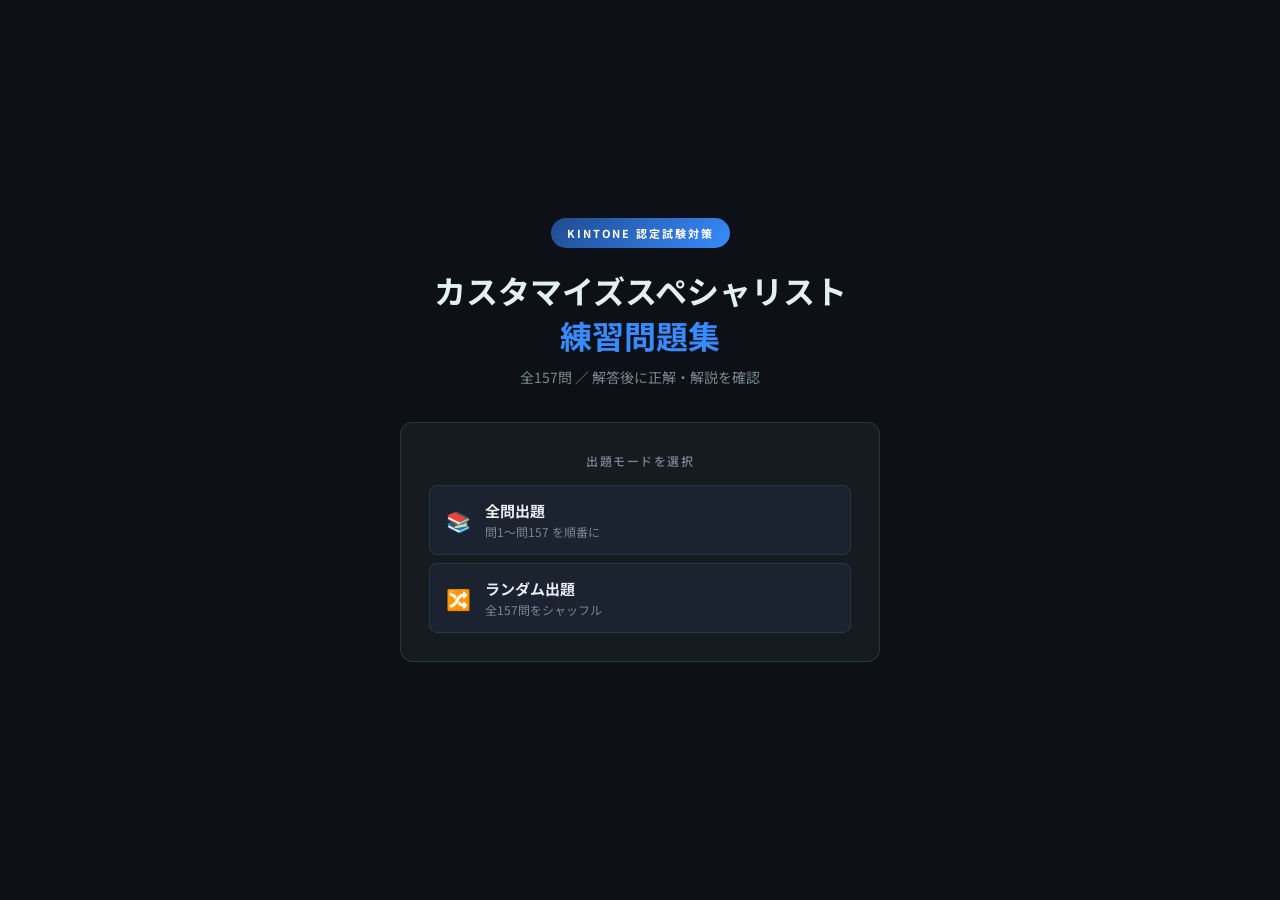
==== quiz.html @ c60efa14 "no message" ====
<!DOCTYPE html>
<html lang="ja">
<head>
<meta charset="UTF-8">
<meta name="viewport" content="width=device-width, initial-scale=1.0">
<title>kintone カスタマイズスペシャリスト 練習問題</title>
<link href="https://fonts.googleapis.com/css2?family=Noto+Sans+JP:wght@400;500;700&family=JetBrains+Mono:wght@400;600&display=swap" rel="stylesheet">
<style>
:root{
  --bg:#0d1117;--sf:#161b22;--sf2:#1c2330;--br:#30363d;
  --ac:#388bfd;--ach:#58a6ff;--tx:#e6edf3;--txm:#7d8590;--txd:#484f58;
  --gr:#3fb950;--grb:#0d2010;--grbo:#238636;
  --rd:#f85149;--rdb:#1c0a0a;--rdbo:#6e1a1a;--r:8px;--rs:4px;
}
*{box-sizing:border-box;margin:0;padding:0;}
body{font-family:'Noto Sans JP',sans-serif;background:var(--bg);color:var(--tx);min-height:100vh;line-height:1.7;font-size:15px;}
.screen{display:none;}
.screen.active{display:flex;}

/* ── スタート画面 ── */
#start-screen{flex-direction:column;align-items:center;justify-content:center;min-height:100vh;padding:40px 20px;text-align:center;}
.logo-badge{display:inline-block;background:linear-gradient(135deg,#1f4b8e,#388bfd);color:#fff;font-size:11px;font-weight:700;letter-spacing:2px;text-transform:uppercase;padding:6px 16px;border-radius:20px;margin-bottom:20px;}
.logo-title{font-size:clamp(20px,5vw,32px);font-weight:700;line-height:1.4;margin-bottom:8px;}
.logo-title span{color:var(--ac);}
.logo-sub{font-size:14px;color:var(--txm);margin-bottom:32px;}
.start-card{background:var(--sf);border:1px solid var(--br);border-radius:12px;padding:28px;width:100%;max-width:480px;margin-bottom:20px;}
.start-card h2{font-size:12px;color:var(--txm);text-transform:uppercase;letter-spacing:1.5px;margin-bottom:14px;font-weight:500;}
.mode-buttons{display:flex;flex-direction:column;gap:8px;}
.mode-btn{display:flex;align-items:center;gap:14px;padding:14px 16px;border:1px solid var(--br);border-radius:var(--r);background:var(--sf2);color:var(--tx);cursor:pointer;text-align:left;transition:all .15s;font-size:14px;font-family:inherit;width:100%;}
.mode-btn:hover:not(:disabled){border-color:var(--ac);background:rgba(56,139,253,.08);}
.mode-btn:disabled{opacity:.4;cursor:not-allowed;}
.mode-btn .icon{font-size:20px;flex-shrink:0;}
.mode-btn .lb{font-weight:700;font-size:15px;display:block;}
.mode-btn .ds{font-size:12px;color:var(--txm);display:block;margin-top:2px;}
.stats-grid{display:none;grid-template-columns:repeat(3,1fr);gap:12px;max-width:480px;width:100%;}
.stat-box{background:var(--sf);border:1px solid var(--br);border-radius:var(--r);padding:14px 10px;text-align:center;}
.stat-num{font-size:26px;font-weight:700;color:var(--ac);line-height:1;margin-bottom:4px;}
.stat-label{font-size:11px;color:var(--txm);}
.saved-notice{font-size:12px;color:var(--txd);margin-top:10px;display:none;}

/* ローディング */
#loading-screen{flex-direction:column;align-items:center;justify-content:center;min-height:100vh;gap:16px;}
.spinner{width:40px;height:40px;border:3px solid var(--br);border-top-color:var(--ac);border-radius:50%;animation:spin .8s linear infinite;}
@keyframes spin{to{transform:rotate(360deg)}}
.loading-text{font-size:14px;color:var(--txm);}
#error-screen{flex-direction:column;align-items:center;justify-content:center;min-height:100vh;gap:16px;text-align:center;padding:20px;}
.error-icon{font-size:48px;}
.error-msg{font-size:16px;color:var(--rd);}
.error-sub{font-size:13px;color:var(--txm);max-width:400px;line-height:1.7;}

/* ── クイズ画面 ── */
#quiz-screen{flex-direction:column;max-width:800px;margin:0 auto;width:100%;padding:16px 16px 60px;}
.quiz-header{display:flex;align-items:center;justify-content:space-between;padding:12px 0 18px;border-bottom:1px solid var(--br);margin-bottom:22px;gap:10px;}
#back-btn{background:none;border:1px solid var(--br);color:var(--txm);padding:6px 12px;border-radius:var(--rs);cursor:pointer;font-size:13px;font-family:inherit;transition:all .15s;white-space:nowrap;}
#back-btn:hover{border-color:var(--txm);color:var(--tx);}
#progress-label{font-size:13px;color:var(--txm);white-space:nowrap;}
.pbar-wrap{flex:1;height:4px;background:var(--sf2);border-radius:2px;overflow:hidden;max-width:180px;}
#pbar-fill{height:100%;background:linear-gradient(90deg,#388bfd,#58a6ff);border-radius:2px;transition:width .3s;}
#score-badge{font-size:13px;color:var(--gr);white-space:nowrap;}
.question-card{background:var(--sf);border:1px solid var(--br);border-radius:12px;padding:22px;margin-bottom:12px;animation:fi .2s ease;}
@keyframes fi{from{opacity:0;transform:translateY(6px)}to{opacity:1;transform:translateY(0)}}
.q-num-label{font-size:11px;font-weight:700;color:var(--ac);letter-spacing:1.5px;text-transform:uppercase;margin-bottom:10px;}
.q-text{font-size:15px;line-height:1.75;}
.q-text code,.c-content code{font-family:'JetBrains Mono',monospace;font-size:12.5px;background:var(--sf2);border:1px solid var(--br);border-radius:3px;padding:1px 5px;color:#79c0ff;}
.q-text pre,.c-content pre{background:var(--sf2);border:1px solid var(--br);border-radius:var(--r);padding:12px 14px;font-family:'JetBrains Mono',monospace;font-size:12px;line-height:1.6;overflow-x:auto;margin:8px 0 4px;}
.q-text pre code,.c-content pre code{background:none;border:none;padding:0;color:#e6edf3;font-size:inherit;}
.hint-bar{font-size:12px;color:var(--txd);margin-bottom:8px;}
.choices-area{display:flex;flex-direction:column;gap:8px;}
.c-item{display:flex;align-items:flex-start;gap:12px;padding:12px 16px;border:1px solid var(--br);border-radius:var(--r);cursor:pointer;transition:all .15s;background:var(--sf2);user-select:none;}
.c-item:hover:not(.locked){border-color:var(--ac);background:rgba(56,139,253,.06);}
.c-item.sel{border-color:var(--ac);background:rgba(56,139,253,.1);}
.c-item.correct{border-color:var(--grbo);background:var(--grb);}
.c-item.wrong{border-color:var(--rdbo);background:var(--rdb);}
.c-item.missed{border-color:var(--grbo);background:var(--grb);opacity:.75;}
.c-check{width:20px;height:20px;border:1.5px solid var(--br);border-radius:4px;flex-shrink:0;display:flex;align-items:center;justify-content:center;margin-top:1px;font-size:13px;transition:all .15s;font-weight:700;}
.c-item.sel .c-check{background:var(--ac);border-color:var(--ac);color:#fff;}
.c-item.correct .c-check{background:var(--gr);border-color:var(--gr);color:#fff;}
.c-item.wrong .c-check{background:var(--rd);border-color:var(--rd);color:#fff;}
.c-item.missed .c-check{background:var(--gr);border-color:var(--gr);color:#fff;}
.c-content{font-size:14px;line-height:1.65;flex:1;}
.action-area{margin-top:16px;display:flex;gap:10px;justify-content:flex-end;}
.fb-box{background:var(--sf);border:1px solid var(--br);border-radius:12px;padding:20px;margin-top:12px;animation:sd .25s ease;}
@keyframes sd{from{opacity:0;transform:translateY(-8px)}to{opacity:1;transform:translateY(0)}}
.fb-header{display:flex;align-items:center;gap:10px;margin-bottom:12px;}
.fb-icon{font-size:22px;}
.fb-title{font-size:18px;font-weight:700;}
.fb-box.ok .fb-title{color:var(--gr);}
.fb-box.ng .fb-title{color:var(--rd);}
.ans-info{font-size:13px;color:var(--txm);margin-bottom:12px;padding:9px 13px;background:var(--sf2);border-radius:var(--rs);border-left:3px solid var(--ac);}
.expl-text{font-size:13.5px;color:#c9d1d9;line-height:1.75;}
.expl-text p{margin-bottom:8px;}
.expl-text p:last-child{margin:0;}
.expl-text code{font-family:'JetBrains Mono',monospace;font-size:12px;background:var(--sf2);border:1px solid var(--br);border-radius:3px;padding:1px 5px;color:#79c0ff;}
.btn-p{background:var(--ac);color:#fff;border:none;border-radius:var(--r);padding:11px 24px;font-size:15px;font-weight:700;cursor:pointer;font-family:inherit;transition:all .15s;}
.btn-p:hover{background:var(--ach);}
.btn-p:disabled{opacity:.4;cursor:not-allowed;}
.btn-s{background:none;color:var(--txm);border:1px solid var(--br);border-radius:var(--r);padding:11px 16px;font-size:14px;cursor:pointer;font-family:inherit;transition:all .15s;}
.btn-s:hover{border-color:var(--txm);color:var(--tx);}

/* ── 結果画面 ── */
#result-screen{flex-direction:column;align-items:center;max-width:680px;margin:0 auto;width:100%;padding:40px 16px 60px;text-align:center;}
.sc-wrap{position:relative;width:140px;height:140px;margin:0 auto 18px;}
.sc-wrap svg{transform:rotate(-90deg);}
.sc-inside{position:absolute;top:50%;left:50%;transform:translate(-50%,-50%);text-align:center;}
.sc-big{font-size:32px;font-weight:700;line-height:1;}
.sc-den{font-size:13px;color:var(--txm);}
.res-msg{font-size:20px;font-weight:700;margin-bottom:6px;}
.res-sub{font-size:14px;color:var(--txm);margin-bottom:28px;}
.res-stats{display:grid;grid-template-columns:repeat(3,1fr);gap:12px;margin-bottom:24px;width:100%;}
.res-stat{background:var(--sf);border:1px solid var(--br);border-radius:var(--r);padding:14px;}
.res-stat .n{font-size:24px;font-weight:700;line-height:1;margin-bottom:4px;}
.res-stat .l{font-size:11px;color:var(--txm);}
.res-actions{display:flex;flex-direction:column;gap:10px;max-width:300px;width:100%;margin-bottom:32px;}
.res-actions .btn-p,.res-actions .btn-s{width:100%;text-align:center;}
.miss-sec{text-align:left;width:100%;}
.miss-sec h3{font-size:12px;color:var(--txm);text-transform:uppercase;letter-spacing:1px;margin-bottom:10px;}
.miss-list{display:flex;flex-wrap:wrap;gap:6px;}
.miss-tag{font-size:12px;background:var(--sf2);border:1px solid var(--rdbo);color:var(--rd);border-radius:var(--rs);padding:3px 10px;}
::-webkit-scrollbar{width:6px;height:6px;}
::-webkit-scrollbar-track{background:transparent;}
::-webkit-scrollbar-thumb{background:var(--br);border-radius:3px;}
</style>
</head>
<body>

<!-- ローディング画面 -->
<div id="loading-screen" class="screen active">
  <div class="spinner"></div>
  <div class="loading-text">問題データを読み込み中...</div>
</div>

<!-- エラー画面 -->
<div id="error-screen" class="screen">
  <div class="error-icon">⚠️</div>
  <div class="error-msg">問題データの読み込みに失敗しました</div>
  <div class="error-sub" id="error-detail"></div>
</div>

<!-- スタート画面 -->
<div id="start-screen" class="screen">
  <div class="logo-badge">kintone 認定試験対策</div>
  <div class="logo-title">カスタマイズスペシャリスト<br><span>練習問題集</span></div>
  <div class="logo-sub" id="logo-sub">読み込み中...</div>
  <div class="start-card">
    <h2>出題モードを選択</h2>
    <div class="mode-buttons">
      <button class="mode-btn" id="btn-resume" style="display:none">
        <span class="icon">▶️</span>
        <span><span class="lb">続きから再開</span><span class="ds" id="resume-desc"></span></span>
      </button>
      <button class="mode-btn" id="btn-all">
        <span class="icon">📚</span>
        <span><span class="lb">全問出題</span><span class="ds">問1〜問157 を順番に</span></span>
      </button>
      <button class="mode-btn" id="btn-random">
        <span class="icon">🔀</span>
        <span><span class="lb">ランダム出題</span><span class="ds">全157問をシャッフル</span></span>
      </button>
      <button class="mode-btn" id="btn-retry" style="display:none">
        <span class="icon">🔁</span>
        <span><span class="lb">間違えた問題のみ</span><span class="ds" id="retry-desc"></span></span>
      </button>
    </div>
  </div>
  <div class="stats-grid" id="stats-grid">
    <div class="stat-box"><div class="stat-num" id="stat-done">0</div><div class="stat-label">回答済み</div></div>
    <div class="stat-box"><div class="stat-num" id="stat-correct" style="color:var(--gr)">0</div><div class="stat-label">正解</div></div>
    <div class="stat-box"><div class="stat-num" id="stat-wrong" style="color:var(--rd)">0</div><div class="stat-label">不正解</div></div>
  </div>
  <div class="saved-notice" id="saved-notice">前回の学習データを読み込みました</div>
</div>

<!-- クイズ画面 -->
<div id="quiz-screen" class="screen">
  <div class="quiz-header">
    <button id="back-btn">← ホーム</button>
    <span id="progress-label">問1 / 157</span>
    <div class="pbar-wrap"><div id="pbar-fill" style="width:0%"></div></div>
    <span id="score-badge">✓ 0 / 0</span>
  </div>
  <div id="question-area"></div>
</div>

<!-- 結果画面 -->
<div id="result-screen" class="screen">
  <div class="sc-wrap">
    <svg width="140" height="140" viewBox="0 0 140 140">
      <circle cx="70" cy="70" r="58" fill="none" stroke="#1c2330" stroke-width="10"/>
      <circle id="sc-circle" cx="70" cy="70" r="58" fill="none" stroke="#388bfd" stroke-width="10"
        stroke-linecap="round" stroke-dasharray="364" stroke-dashoffset="364"/>
    </svg>
    <div class="sc-inside">
      <div class="sc-big" id="res-score-num">0</div>
      <div class="sc-den" id="res-score-den">/ 0問</div>
    </div>
  </div>
  <div class="res-msg" id="res-msg">お疲れ様でした！</div>
  <div class="res-sub" id="res-sub"></div>
  <div class="res-stats">
    <div class="res-stat"><div class="n" id="res-total">0</div><div class="l">出題数</div></div>
    <div class="res-stat"><div class="n" id="res-ok" style="color:var(--gr)">0</div><div class="l">正解</div></div>
    <div class="res-stat"><div class="n" id="res-ng" style="color:var(--rd)">0</div><div class="l">不正解</div></div>
  </div>
  <div class="res-actions">
    <button class="btn-p" id="res-retry-btn">間違えた問題を再挑戦</button>
    <button class="btn-s" id="res-all-btn">全問をもう一度</button>
    <button class="btn-s" id="res-home-btn">ホームに戻る</button>
  </div>
  <div class="miss-sec" id="miss-sec" style="display:none">
    <h3>不正解だった問題</h3>
    <div class="miss-list" id="miss-list"></div>
  </div>
</div>

<script>
(function () {
'use strict';

// ================================================================
// 問題データ（questions.jsonから fetch で取得）
// ================================================================
var QUESTIONS = [];

// ================================================================
// ストレージ
// ================================================================
var _store = {};
function recGet() {
  try { return JSON.parse(localStorage.getItem('kq') || '{}'); } catch(e) { return _store; }
}
function recSet(d) {
  try { localStorage.setItem('kq', JSON.stringify(d)); } catch(e) { _store = d; }
}
function recordAnswer(idx, ok) {
  var r = recGet();
  if (!r[idx]) r[idx] = {c:0, w:0};
  if (ok) r[idx].c++; else r[idx].w++;
  recSet(r);
}
function getWrong() {
  var r = recGet();
  return QUESTIONS.map(function(_, i){ return i; })
    .filter(function(i){ return r[i] && r[i].w > 0; });
}

// セッション保存・復元
function saveSession() {
  try {
    var wrongArr = [];
    S.wrong.forEach(function(i){ wrongArr.push(i); });
    localStorage.setItem('kq_session', JSON.stringify({
      mode: S.mode, queue: S.queue, cur: S.cur,
      ok: S.ok, total: S.total, wrong: wrongArr
    }));
  } catch(e) {}
}
function clearSession() {
  try { localStorage.removeItem('kq_session'); } catch(e) {}
}
function loadSession() {
  try { return JSON.parse(localStorage.getItem('kq_session') || 'null'); } catch(e) { return null; }
}

// ================================================================
// 状態
// ================================================================
var S = { mode:'all', queue:[], cur:0, done:false, ok:0, total:0, wrong:new Set() };

// ================================================================
// 画面切替
// ================================================================
var SCREENS = ['loading-screen','error-screen','start-screen','quiz-screen','result-screen'];
function show(id) {
  SCREENS.forEach(function(n) {
    var el = document.getElementById(n);
    el.classList.remove('active');
    el.style.display = 'none';
  });
  var t = document.getElementById(id);
  t.style.display = 'flex';
  t.classList.add('active');
}

// ================================================================
// スタート統計
// ================================================================
function updateStats() {
  // 続きがあれば表示
  var sess = loadSession();
  if (sess && sess.queue && sess.cur < sess.queue.length) {
    var modeLabel = {all:'全問順番', random:'ランダム', retry:'間違い問題'}[sess.mode] || sess.mode;
    var remaining = sess.queue.length - sess.cur;
    document.getElementById('resume-desc').textContent =
      modeLabel + ' — ' + sess.cur + '問完了、残り' + remaining + '問';
    document.getElementById('btn-resume').style.display = 'flex';
  } else {
    document.getElementById('btn-resume').style.display = 'none';
  }

  var r = recGet(), keys = Object.keys(r);
  if (!keys.length) return;
  var done = 0, ok = 0, ng = 0;
  keys.forEach(function(k) {
    var d = r[k];
    if (d.c + d.w > 0) done++;
    if (d.c > 0) ok++;
    if (d.w > 0) ng++;
  });
  document.getElementById('stat-done').textContent = done;
  document.getElementById('stat-correct').textContent = ok;
  document.getElementById('stat-wrong').textContent = ng;
  document.getElementById('stats-grid').style.display = 'grid';
  document.getElementById('saved-notice').style.display = 'block';

  var wl = getWrong();
  if (wl.length) {
    document.getElementById('retry-desc').textContent = wl.length + '問を再チャレンジ';
    document.getElementById('btn-retry').style.display = 'flex';
  }
}

// ================================================================
// 出題
// ================================================================
function startQuiz(mode) {
  clearSession();
  S.mode = mode; S.cur = 0; S.done = false; S.ok = 0; S.total = 0; S.wrong = new Set();
  if (mode === 'all') {
    S.queue = QUESTIONS.map(function(_, i){ return i; });
  } else if (mode === 'random') {
    S.queue = QUESTIONS.map(function(_, i){ return i; }).sort(function(){ return Math.random() - .5; });
  } else {
    var wl = getWrong();
    if (!wl.length) { alert('間違えた問題はまだありません'); return; }
    S.queue = wl.sort(function(){ return Math.random() - .5; });
  }
  show('quiz-screen');
  renderQ();
}

function resumeQuiz() {
  var d = loadSession();
  if (!d) return;
  S.mode = d.mode; S.queue = d.queue; S.cur = d.cur;
  S.ok = d.ok; S.total = d.total; S.done = false;
  S.wrong = new Set(d.wrong || []);
  show('quiz-screen');
  renderQ();
}

// ================================================================
// 問題描画
// ================================================================
function renderQ() {
  if (S.cur >= S.queue.length) { showResult(); return; }
  var idx = S.queue[S.cur];
  var q = QUESTIONS[idx];
  var pos = S.cur + 1, total = S.queue.length;

  document.getElementById('progress-label').textContent = '問 ' + pos + ' / ' + total;
  document.getElementById('pbar-fill').style.width = ((pos - 1) / total * 100) + '%';
  document.getElementById('score-badge').textContent = '✓ ' + S.ok + ' / ' + S.total;

  var ca = q.answer.split(',').map(function(s){ return s.trim(); });
  var multi = ca.length > 1;

  var choicesHtml = q.choices.map(function(c) {
    return '<div class="c-item" data-label="' + c.label + '">'
      + '<div class="c-check"></div>'
      + '<div class="c-content">' + c.html + '</div>'
      + '</div>';
  }).join('');

  var qa = document.getElementById('question-area');
  qa.innerHTML =
    '<div class="question-card">'
    + '<div class="q-num-label">' + q.num + '</div>'
    + '<div class="q-text">' + q.body + '</div>'
    + '</div>'
    + '<div class="hint-bar">' + (multi ? '複数選択（正しいものをすべて選んでください）' : '1つ選択') + '</div>'
    + '<div class="choices-area">' + choicesHtml + '</div>'
    + '<div class="action-area">'
    + '<button class="btn-s" id="skip-btn">スキップ</button>'
    + '<button class="btn-p" id="submit-btn" disabled>解答する</button>'
    + '</div>'
    + '<div id="feedback-area"></div>';

  S.done = false;

  qa.querySelectorAll('.c-item').forEach(function(el) {
    el.addEventListener('click', function(){ onChoiceClick(el, multi); });
  });
  document.getElementById('skip-btn').addEventListener('click', function(){ S.cur++; renderQ(); });
  document.getElementById('submit-btn').addEventListener('click', submitAnswer);
}

function onChoiceClick(el, multi) {
  if (S.done) return;
  var area = document.getElementById('question-area');
  if (multi) {
    el.classList.toggle('sel');
    el.querySelector('.c-check').textContent = el.classList.contains('sel') ? '✓' : '';
  } else {
    area.querySelectorAll('.c-item').forEach(function(i){
      i.classList.remove('sel');
      i.querySelector('.c-check').textContent = '';
    });
    el.classList.add('sel');
    el.querySelector('.c-check').textContent = '●';
  }
  document.getElementById('submit-btn').disabled =
    area.querySelectorAll('.c-item.sel').length === 0;
}

function submitAnswer() {
  if (S.done) return;
  S.done = true;
  var idx = S.queue[S.cur];
  var q = QUESTIONS[idx];
  var ca = q.answer.split(',').map(function(s){ return s.trim(); });
  var sel = [];
  document.querySelectorAll('.c-item.sel').forEach(function(el){ sel.push(el.dataset.label); });
  var ok = sel.length === ca.length && ca.every(function(l){ return sel.indexOf(l) >= 0; });

  S.total++;
  if (ok) S.ok++; else S.wrong.add(idx);
  recordAnswer(idx, ok);

  document.querySelectorAll('.c-item').forEach(function(el) {
    el.classList.add('locked');
    var lbl = el.dataset.label;
    var right = ca.indexOf(lbl) >= 0;
    var was = el.classList.contains('sel');
    if (right && was)  el.classList.add('correct');
    else if (!right && was) el.classList.add('wrong');
    else if (right && !was) el.classList.add('missed');
    if (right) el.querySelector('.c-check').textContent = '✓';
    else if (was) el.querySelector('.c-check').textContent = '✗';
  });

  document.getElementById('submit-btn').style.display = 'none';

  var explHtml = q.explanations.map(function(e){ return '<p>' + e + '</p>'; }).join('');
  var fb = document.createElement('div');
  fb.className = 'fb-box ' + (ok ? 'ok' : 'ng');
  fb.innerHTML =
    '<div class="fb-header">'
    + '<span class="fb-icon">' + (ok ? '✅' : '❌') + '</span>'
    + '<span class="fb-title">' + (ok ? '正解！' : '不正解') + '</span>'
    + '</div>'
    + '<div class="ans-info">【正解】 ' + q.answer
    + (ok ? '' : '　│　あなたの解答: ' + (sel.join(', ') || '(なし)'))
    + '</div>'
    + (explHtml ? '<div class="expl-text">' + explHtml + '</div>' : '')
    + '<div class="action-area">'
    + '<button class="btn-p" id="next-btn">'
    + (S.cur + 1 < S.queue.length ? '次の問題 →' : '結果を見る')
    + '</button></div>';

  document.getElementById('feedback-area').appendChild(fb);
  document.getElementById('next-btn').addEventListener('click', function() {
    S.cur++;
    saveSession();
    renderQ();
    window.scrollTo({top: 0, behavior: 'smooth'});
  });
  fb.scrollIntoView({behavior: 'smooth', block: 'nearest'});
}

// ================================================================
// 結果画面
// ================================================================
function showResult() {
  clearSession();
  show('result-screen');
  var t = S.total, ok = S.ok, ng = t - ok;
  var pct = t > 0 ? Math.round(ok / t * 100) : 0;

  document.getElementById('res-score-num').textContent = ok;
  document.getElementById('res-score-den').textContent = '/ ' + t + '問';
  document.getElementById('res-total').textContent = t;
  document.getElementById('res-ok').textContent = ok;
  document.getElementById('res-ng').textContent = ng;

  var msg, sub;
  if (pct >= 90) { msg = '🎉 素晴らしい成績！'; sub = '合格圏内です。自信を持って試験に臨みましょう！'; }
  else if (pct >= 70) { msg = '👍 よくできました！'; sub = '正解率 ' + pct + '% — あと一息で合格圏内です。'; }
  else if (pct >= 50) { msg = '📖 もう少しです！'; sub = '正解率 ' + pct + '% — 苦手分野を重点的に復習しましょう。'; }
  else { msg = '💪 頑張りましょう！'; sub = '正解率 ' + pct + '% — 解説をしっかり読んで再挑戦してください。'; }
  document.getElementById('res-msg').textContent = msg;
  document.getElementById('res-sub').textContent = sub;

  var circ = 2 * Math.PI * 58;
  var el = document.getElementById('sc-circle');
  el.setAttribute('stroke-dasharray', String(circ));
  el.setAttribute('stroke-dashoffset', String(circ));
  setTimeout(function() {
    el.style.transition = 'stroke-dashoffset 1s ease';
    el.style.strokeDashoffset = String(circ * (1 - pct / 100));
  }, 100);

  var missArr = [];
  S.wrong.forEach(function(i){ missArr.push(i); });
  missArr.sort(function(a, b){ return a - b; });
  if (missArr.length) {
    document.getElementById('miss-sec').style.display = 'block';
    document.getElementById('miss-list').innerHTML =
      missArr.map(function(i){ return '<span class="miss-tag">' + QUESTIONS[i].num + '</span>'; }).join('');
    document.getElementById('res-retry-btn').style.display = '';
  } else {
    document.getElementById('miss-sec').style.display = 'none';
    document.getElementById('res-retry-btn').style.display = 'none';
  }
  updateStats();
}

// ================================================================
// イベント登録
// ================================================================
function bindEvents() {
  document.getElementById('btn-resume').addEventListener('click', function(){ resumeQuiz(); });
  document.getElementById('btn-all').addEventListener('click', function(){ startQuiz('all'); });
  document.getElementById('btn-random').addEventListener('click', function(){ startQuiz('random'); });
  document.getElementById('btn-retry').addEventListener('click', function(){ startQuiz('retry'); });
  document.getElementById('back-btn').addEventListener('click', function(){
    saveSession();
    show('start-screen');
    updateStats();
  });
  document.getElementById('res-retry-btn').addEventListener('click', function() {
    var wl = []; S.wrong.forEach(function(i){ wl.push(i); });
    if (!wl.length) return;
    S.mode = 'retry'; S.cur = 0; S.done = false; S.ok = 0; S.total = 0; S.wrong = new Set();
    S.queue = wl.sort(function(){ return Math.random() - .5; });
    show('quiz-screen'); renderQ();
  });
  document.getElementById('res-all-btn').addEventListener('click', function(){ startQuiz('all'); });
  document.getElementById('res-home-btn').addEventListener('click', function(){
    show('start-screen'); updateStats();
  });
}

// ================================================================
// 起動 — questions.json を fetch して開始
// ================================================================
// index.htmlと同じディレクトリのquestions.jsonを読み込む
var JSON_PATH = 'questions.json';

fetch(JSON_PATH)
  .then(function(res) {
    if (!res.ok) throw new Error('HTTP ' + res.status + ': ' + res.statusText);
    return res.json();
  })
  .then(function(data) {
    QUESTIONS = data;
    document.getElementById('logo-sub').textContent =
      '全' + QUESTIONS.length + '問 ／ 解答後に正解・解説を確認';
    document.querySelectorAll('.mode-btn').forEach(function(b){ b.disabled = false; });
    bindEvents();
    updateStats();
    show('start-screen');
  })
  .catch(function(err) {
    document.getElementById('error-detail').textContent =
      '詳細: ' + err.message + '\n\nquestions.json が index.html と同じフォルダにあるか確認してください。'
      + '\nローカルファイルとして開く場合はWebサーバー経由でアクセスしてください（GitHub Pages上では正常に動作します）。';
    show('error-screen');
  });

})();
</script>
</body>
</html>
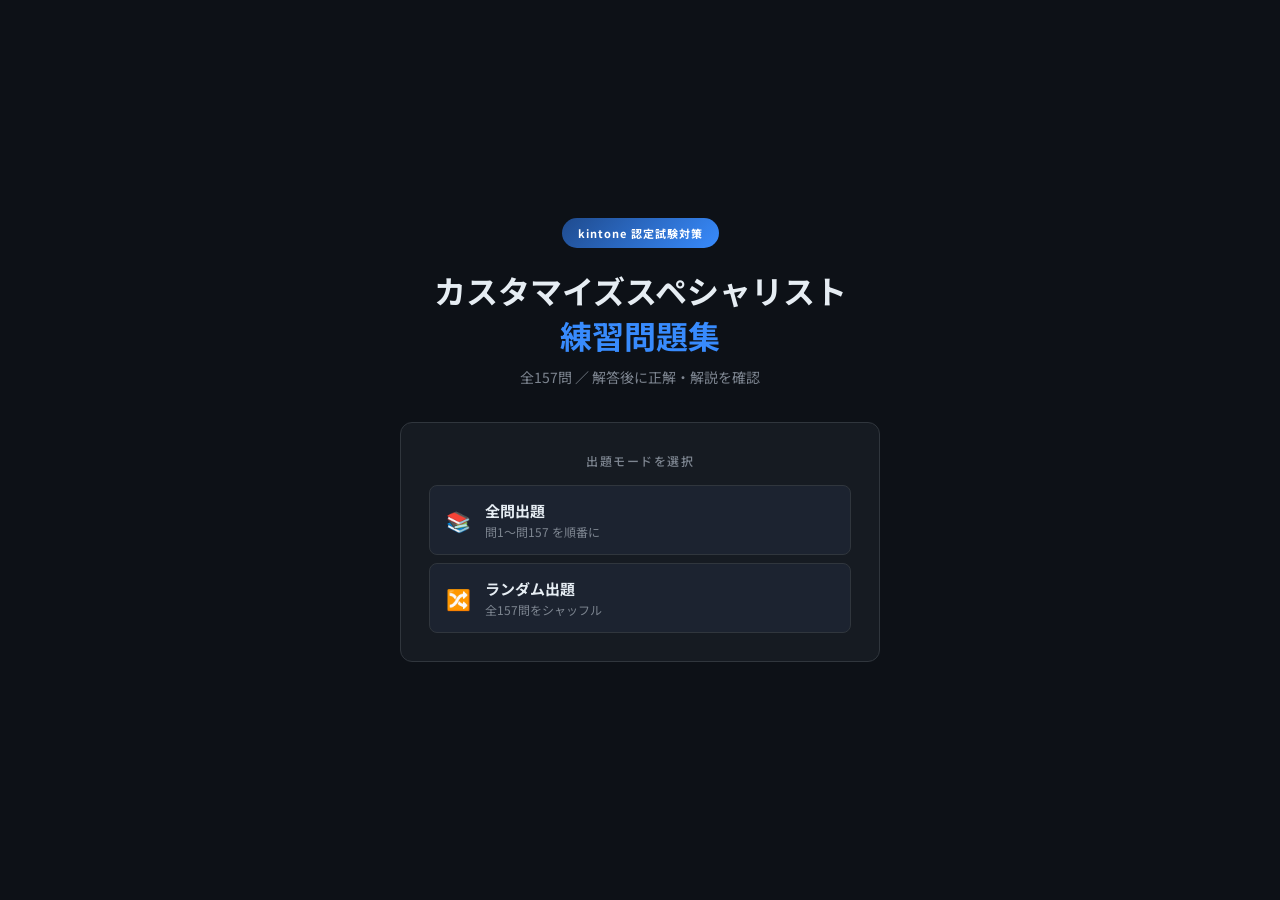
==== commit 6dac00dc: "no message" ====
--- a/quiz.html
+++ b/quiz.html
@@ -19,7 +19,7 @@
 
 /* ── スタート画面 ── */
 #start-screen{flex-direction:column;align-items:center;justify-content:center;min-height:100vh;padding:40px 20px;text-align:center;}
-.logo-badge{display:inline-block;background:linear-gradient(135deg,#1f4b8e,#388bfd);color:#fff;font-size:11px;font-weight:700;letter-spacing:2px;text-transform:uppercase;padding:6px 16px;border-radius:20px;margin-bottom:20px;}
+.logo-badge{display:inline-block;background:linear-gradient(135deg,#1f4b8e,#388bfd);color:#fff;font-size:11px;font-weight:700;letter-spacing:1px;padding:6px 16px;border-radius:20px;margin-bottom:20px;}
 .logo-title{font-size:clamp(20px,5vw,32px);font-weight:700;line-height:1.4;margin-bottom:8px;}
 .logo-title span{color:var(--ac);}
 .logo-sub{font-size:14px;color:var(--txm);margin-bottom:32px;}
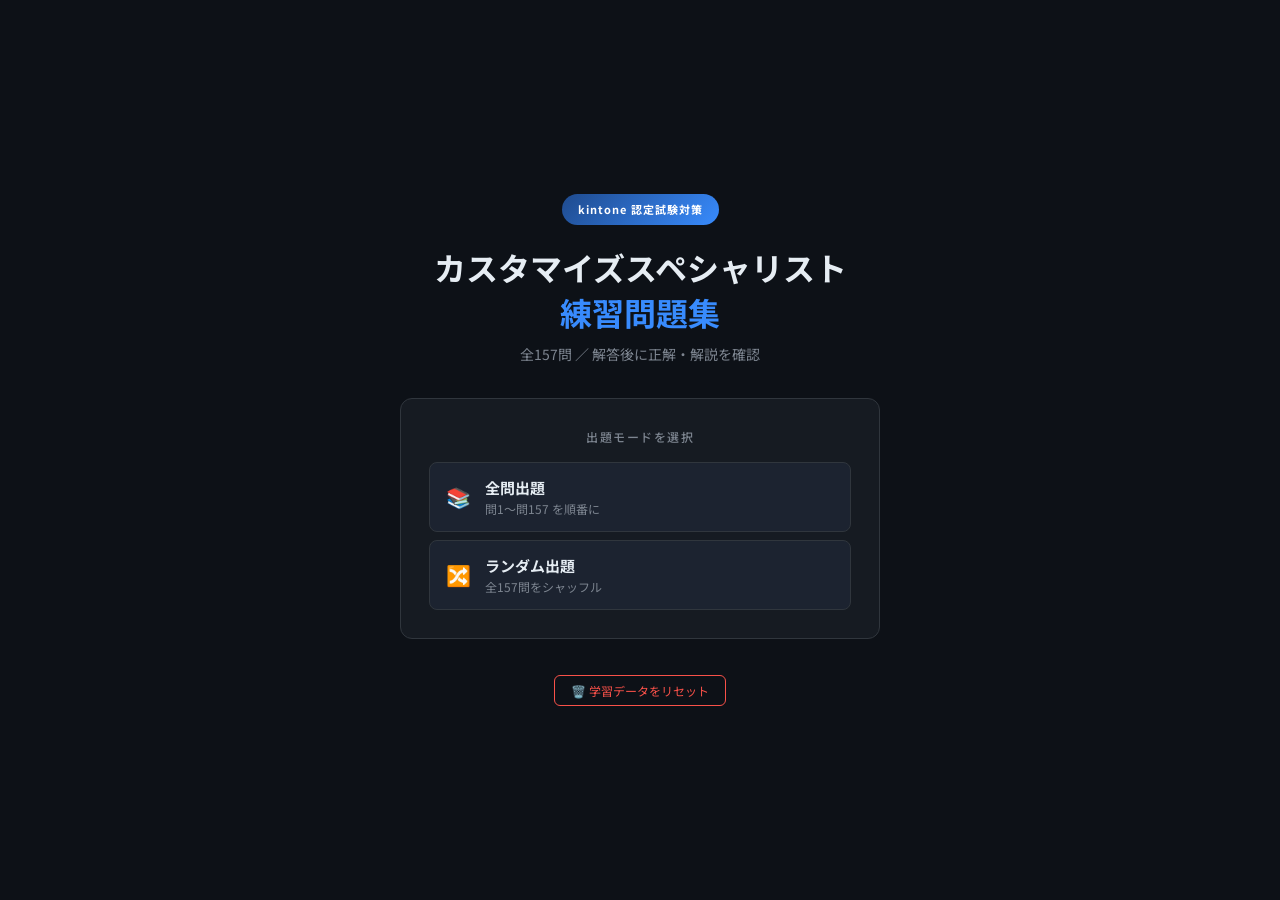
==== commit 93eb821a: "no message" ====
--- a/quiz.html
+++ b/quiz.html
@@ -168,6 +168,10 @@
     <div class="stat-box"><div class="stat-num" id="stat-wrong" style="color:var(--rd)">0</div><div class="stat-label">不正解</div></div>
   </div>
   <div class="saved-notice" id="saved-notice">前回の学習データを読み込みました</div>
+  <button id="btn-reset" style="margin-top:1rem;background:none;border:1px solid var(--rd);color:var(--rd);font-family:inherit;font-size:12px;padding:6px 16px;border-radius:6px;cursor:pointer;transition:background .15s,color .15s;"
+    onmouseover="this.style.background='var(--rdb)'" onmouseout="this.style.background='none'">
+    🗑️ 学習データをリセット
+  </button>
 </div>
 
 <!-- クイズ画面 -->
@@ -537,6 +541,21 @@
   document.getElementById('res-all-btn').addEventListener('click', function(){ startQuiz('all'); });
   document.getElementById('res-home-btn').addEventListener('click', function(){
     show('start-screen'); updateStats();
+  });
+  document.getElementById('btn-reset').addEventListener('click', function() {
+    if (!confirm('学習データ（回答済み・正解・不正解・進捗）をすべてリセットします。よろしいですか？')) return;
+    try {
+      localStorage.removeItem('kq');
+      localStorage.removeItem('kq_session');
+    } catch(e) {}
+    _store = {};
+    S = { mode: null, queue: [], cur: 0, ok: 0, total: 0, wrong: new Set(), done: false };
+    document.getElementById('btn-resume').style.display = 'none';
+    document.getElementById('btn-retry').style.display  = 'none';
+    document.getElementById('stats-grid').style.display = 'none';
+    document.getElementById('saved-notice').style.display = 'none';
+    updateStats();
+    alert('リセットしました。');
   });
 }
 
